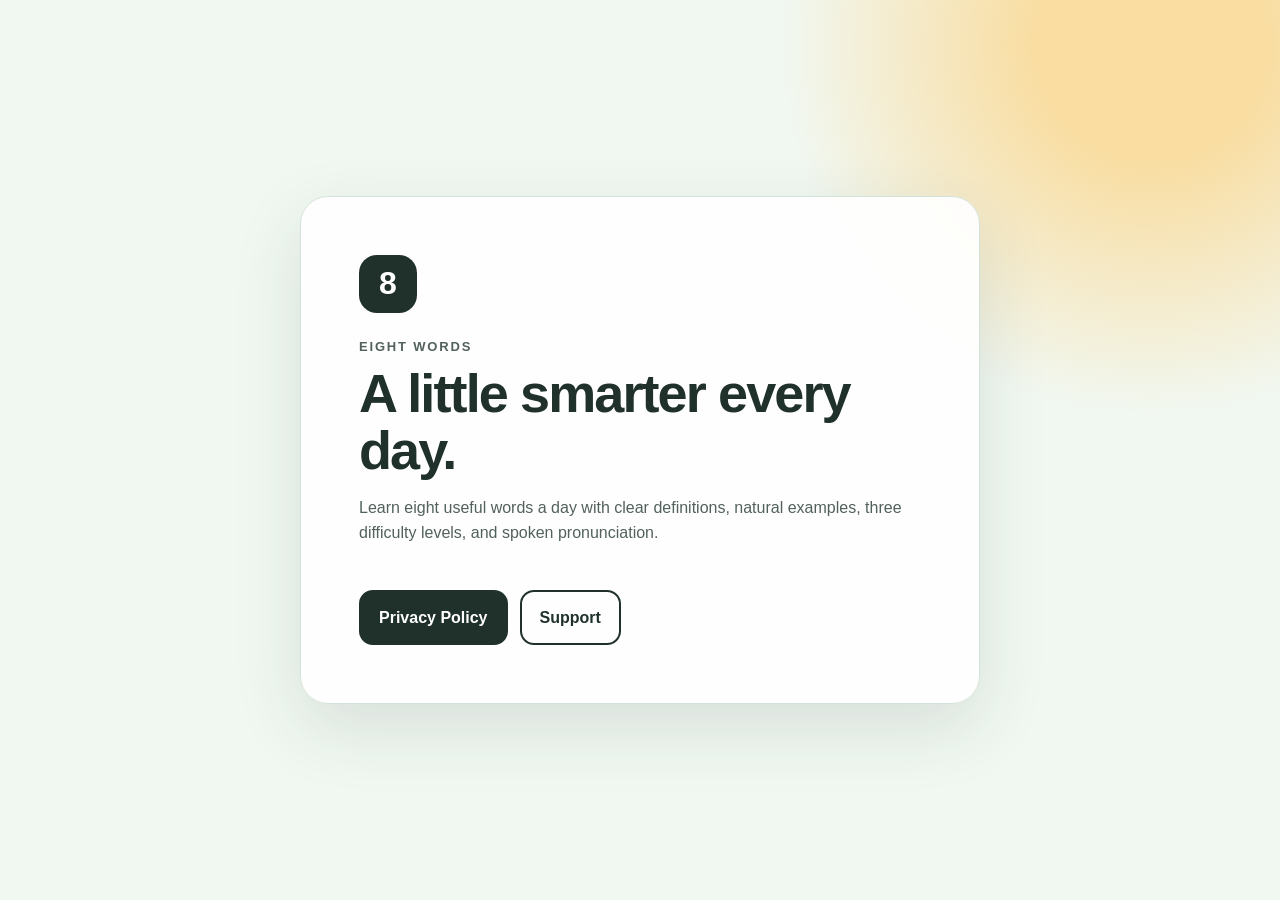
==== docs/index.html @ c8b60341 "Prepare Eight Words for App Store validation" ====
<!doctype html>
<html lang="en">
<head>
  <meta charset="utf-8">
  <meta name="viewport" content="width=device-width, initial-scale=1">
  <meta name="description" content="Official privacy and support information for Eight Words.">
  <title>Eight Words</title>
  <link rel="stylesheet" href="./styles.css">
</head>
<body>
  <main class="card">
    <div class="mark" aria-hidden="true">8</div>
    <p class="eyebrow">EIGHT WORDS</p>
    <h1>A little smarter every day.</h1>
    <p>Learn eight useful words a day with clear definitions, natural examples, three difficulty levels, and spoken pronunciation.</p>
    <nav aria-label="Eight Words information">
      <a class="button" href="./privacy/">Privacy Policy</a>
      <a class="button secondary" href="./support/">Support</a>
    </nav>
  </main>
</body>
</html>
---- docs/styles.css ----
:root {
  color-scheme: light;
  --canvas: #f1f8f2;
  --ink: #20312b;
  --muted: #52615c;
  --line: #d4e3d8;
  --sun: #f2b83f;
}

* { box-sizing: border-box; }

body {
  margin: 0;
  min-height: 100vh;
  display: grid;
  place-items: center;
  padding: 24px;
  background: radial-gradient(circle at 90% 5%, #f9dda1 0 8%, transparent 26%), var(--canvas);
  color: var(--ink);
  font-family: ui-rounded, "SF Pro Rounded", -apple-system, BlinkMacSystemFont, "Segoe UI", sans-serif;
  line-height: 1.6;
}

.card {
  width: min(100%, 680px);
  padding: clamp(28px, 6vw, 58px);
  border: 1px solid var(--line);
  border-radius: 28px;
  background: rgba(255, 255, 255, 0.92);
  box-shadow: 0 24px 70px rgba(32, 49, 43, 0.12);
}

.mark {
  display: grid;
  place-items: center;
  width: 58px;
  height: 58px;
  border-radius: 18px;
  margin-bottom: 24px;
  background: var(--ink);
  color: white;
  font-size: 32px;
  font-weight: 900;
}

.eyebrow {
  margin: 0 0 8px;
  color: var(--muted);
  font-size: 13px;
  font-weight: 900;
  letter-spacing: 0.14em;
}

h1 {
  margin: 0 0 14px;
  font-size: clamp(34px, 7vw, 54px);
  line-height: 1.05;
  letter-spacing: -0.035em;
}

h2 {
  margin: 30px 0 6px;
  font-size: 20px;
  line-height: 1.25;
}

p { color: var(--muted); }

a { color: var(--ink); font-weight: 750; }

nav {
  display: flex;
  flex-wrap: wrap;
  gap: 12px;
  margin-top: 30px;
}

.button {
  display: inline-block;
  margin-top: 14px;
  padding: 13px 18px;
  border: 2px solid var(--ink);
  border-radius: 14px;
  background: var(--ink);
  color: white;
  text-decoration: none;
}

.button.secondary { background: transparent; color: var(--ink); }
.policy h1 { font-size: clamp(34px, 7vw, 48px); }
.updated { margin-top: -4px; font-size: 14px; font-weight: 700; }
.back { margin-top: 34px; padding-top: 18px; border-top: 1px solid var(--line); }

@media (max-width: 520px) {
  body { padding: 12px; place-items: start center; }
  .card { padding: 26px 22px; border-radius: 22px; }
}
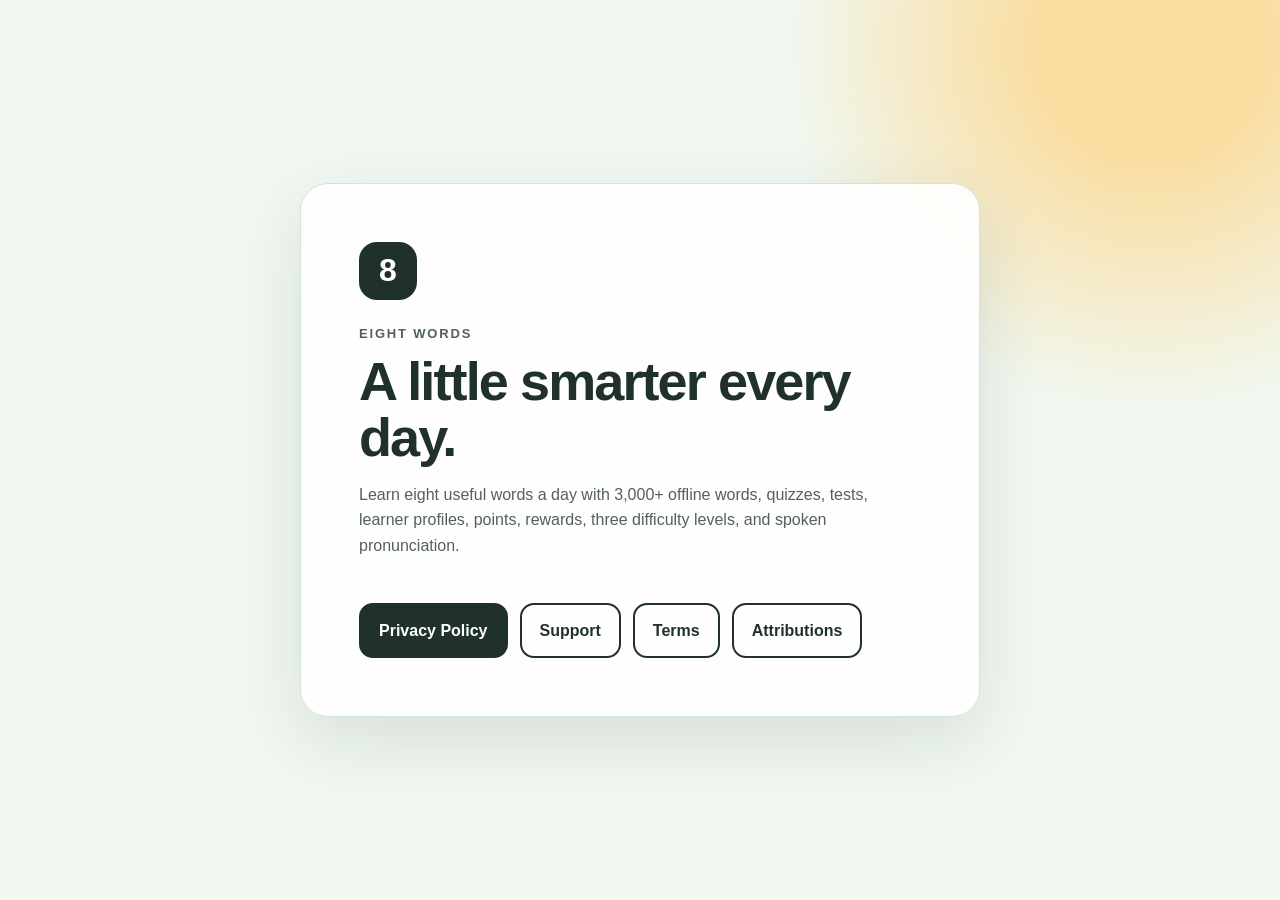
==== commit f2bba82d: "Complete learning features and iOS compliance" ====
--- a/docs/index.html
+++ b/docs/index.html
@@ -12,10 +12,12 @@
     <div class="mark" aria-hidden="true">8</div>
     <p class="eyebrow">EIGHT WORDS</p>
     <h1>A little smarter every day.</h1>
-    <p>Learn eight useful words a day with clear definitions, natural examples, three difficulty levels, and spoken pronunciation.</p>
+    <p>Learn eight useful words a day with 3,000+ offline words, quizzes, tests, learner profiles, points, rewards, three difficulty levels, and spoken pronunciation.</p>
     <nav aria-label="Eight Words information">
       <a class="button" href="./privacy/">Privacy Policy</a>
       <a class="button secondary" href="./support/">Support</a>
+      <a class="button secondary" href="./terms/">Terms</a>
+      <a class="button secondary" href="./attributions/">Attributions</a>
     </nav>
   </main>
 </body>
